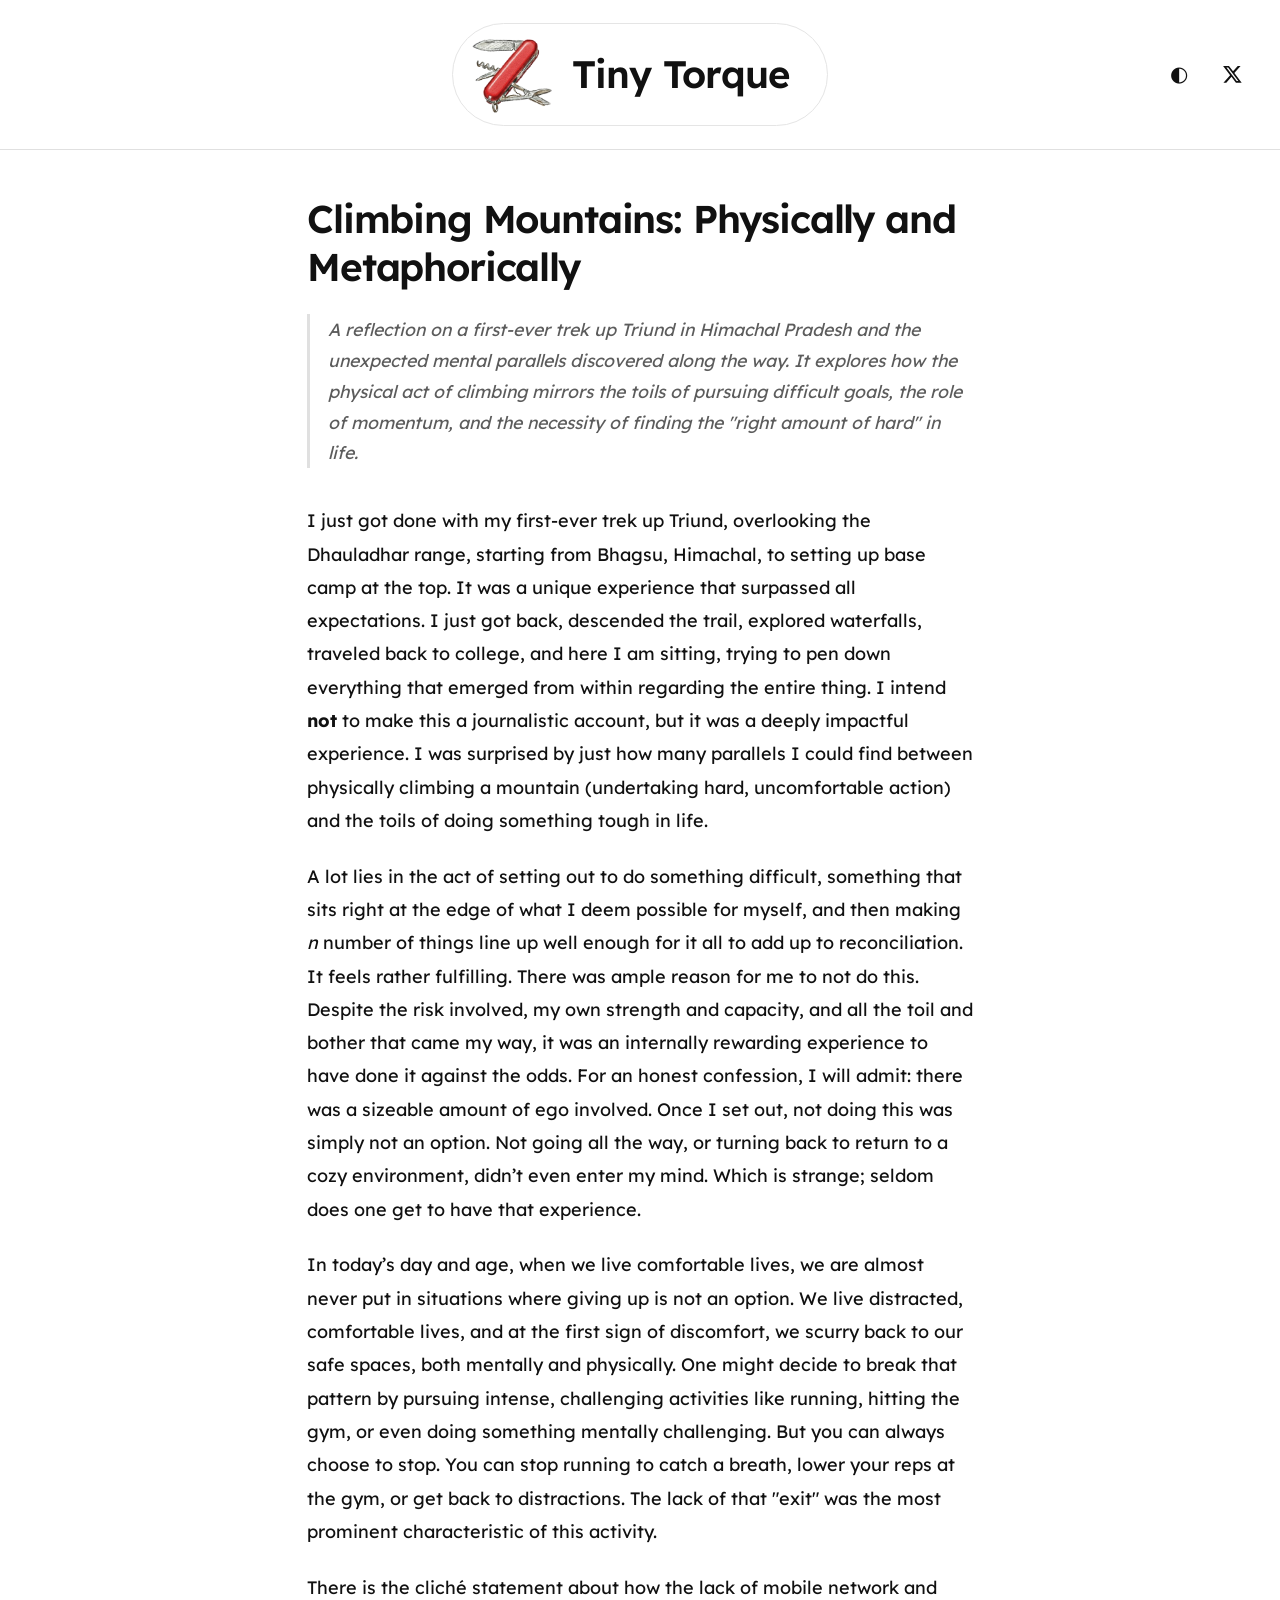
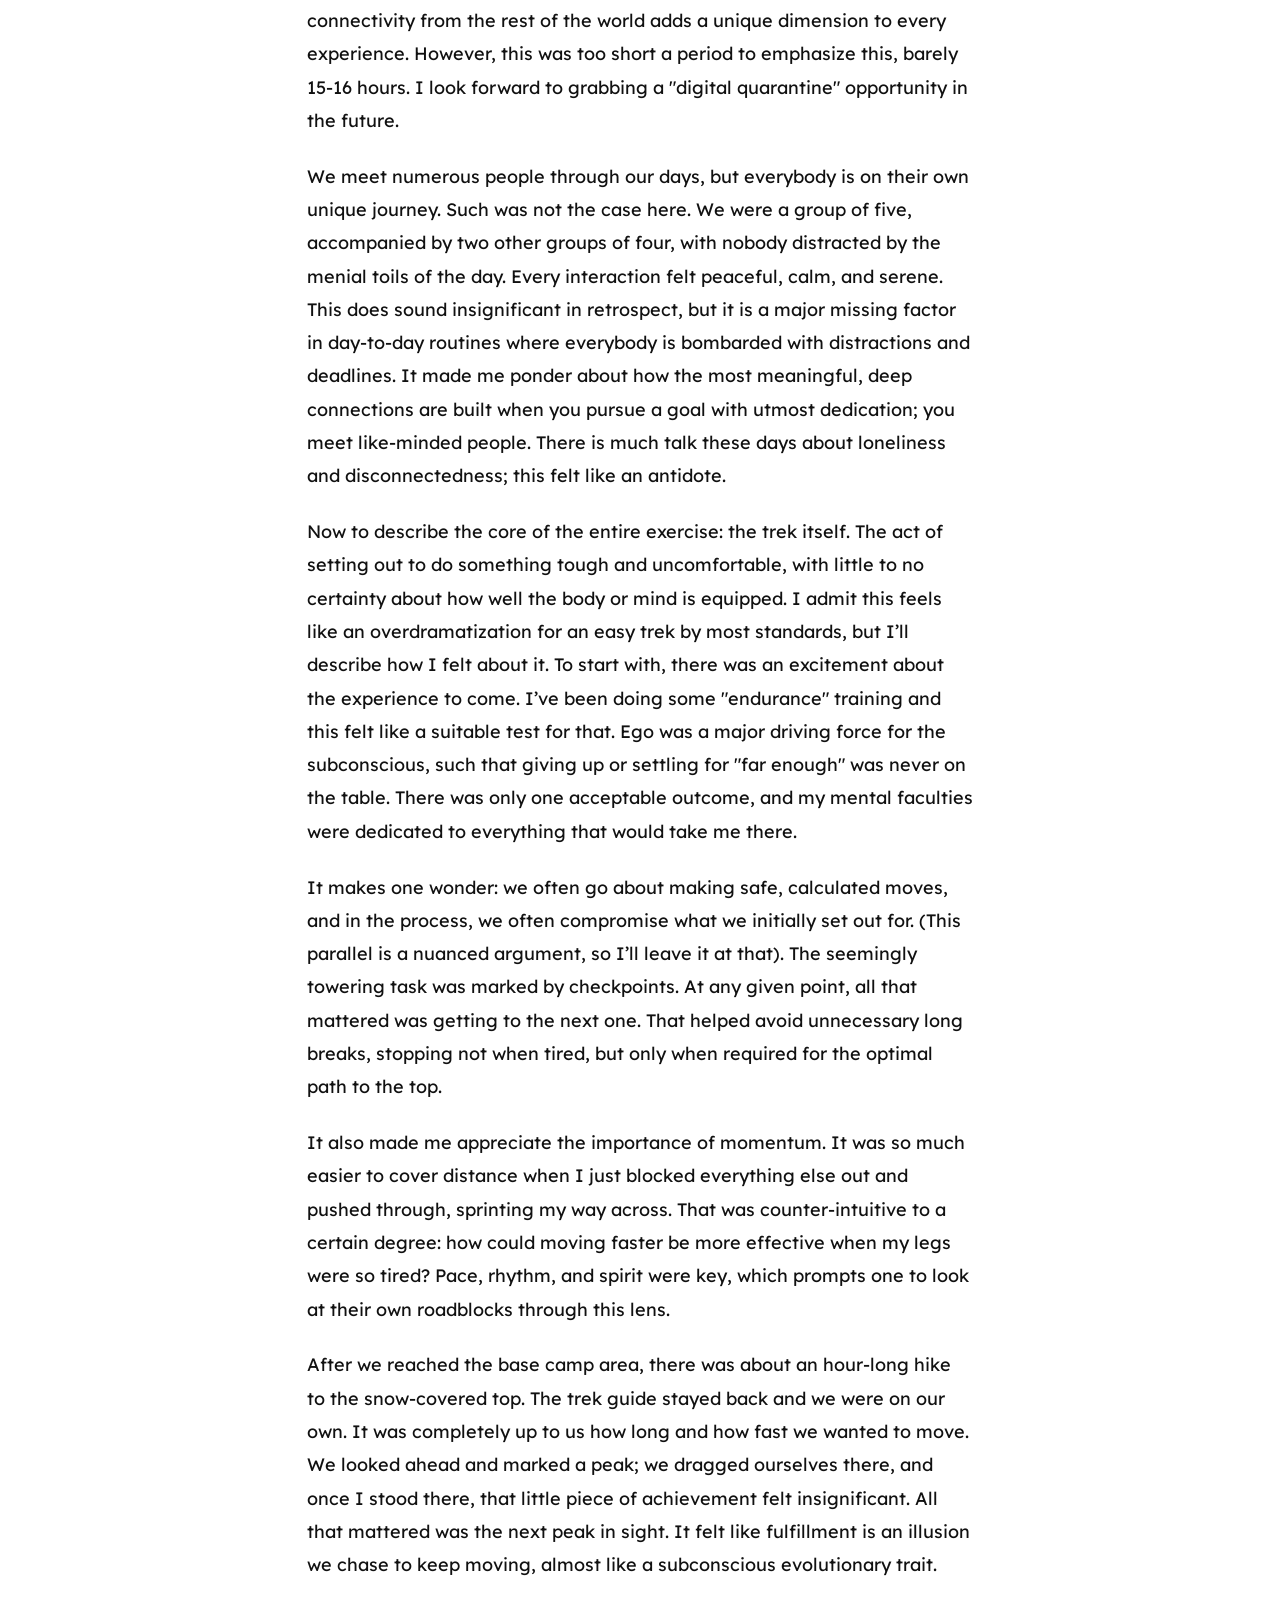
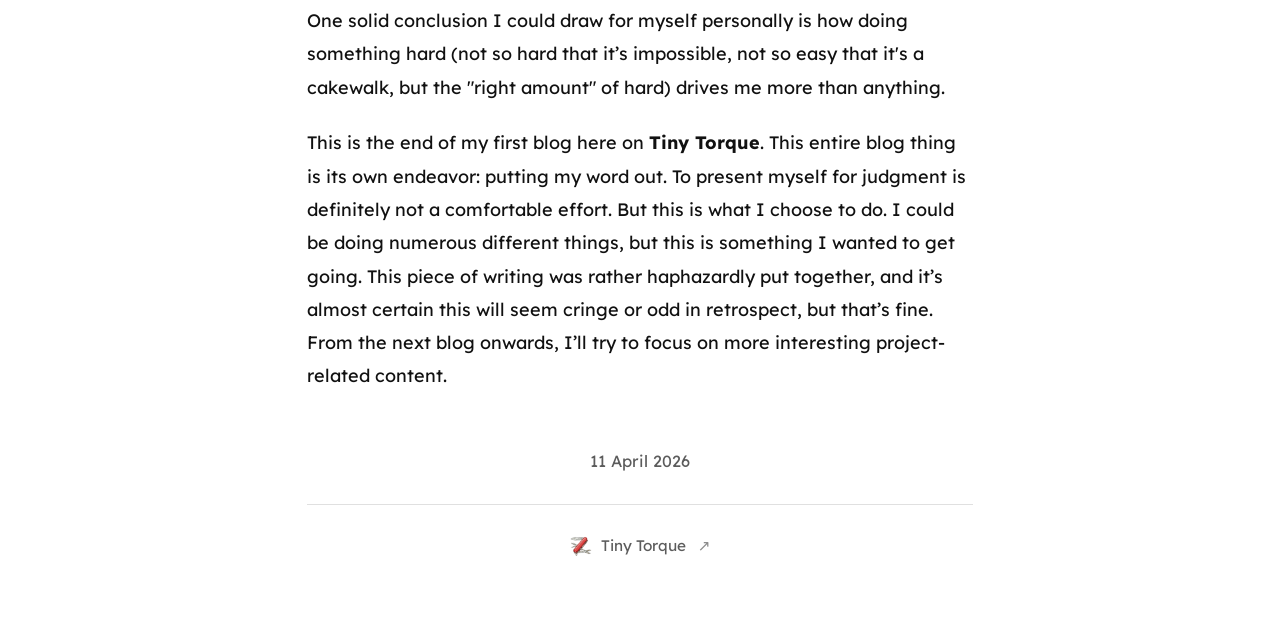
==== posts/climbing-mountains.html @ 3fabd124 "first" ====
<!DOCTYPE html>
<html lang="en">
  <head>
    <meta charset="utf-8" />
    <meta name="viewport" content="width=device-width, initial-scale=1" />
    <title>Climbing Mountains: Physically and Metaphorically — Tiny Torque</title>
    <meta name="description" content="A reflection on a first trek up Triund and the mental parallels between the physical struggle of a climb and the toils of pursuing difficult goals." />
    <link rel="preconnect" href="https://fonts.googleapis.com" />
    <link rel="preconnect" href="https://fonts.gstatic.com" crossorigin />
    <link
      href="https://fonts.googleapis.com/css2?family=Lexend:wght@300;400;500;600&display=swap"
      rel="stylesheet"
    />
    <link rel="stylesheet" href="../style.css" />
  </head>
  <body>
    <div id="reading-progress" role="progressbar" aria-valuemin="0" aria-valuemax="100" aria-valuenow="0" aria-label="Reading progress"></div>

    <header class="site-header">
      <div class="header-spacer" aria-hidden="true"></div>
      <a href="../index.html" class="brand">
        <img src="../logo.png" alt="" width="76" height="76" />
        Tiny Torque
      </a>
      <div class="header-actions">
        <button type="button" class="theme-toggle" aria-label="Toggle theme">◐</button>
        <a
          href="https://x.com/tiny_torque"
          class="icon-link"
          aria-label="Tiny Torque on X"
          rel="me noopener noreferrer"
          target="_blank"
        >
          <svg viewBox="0 0 24 24" aria-hidden="true">
            <path
              d="M18.244 2.25h3.308l-7.227 8.26 8.502 11.24H16.17l-5.214-6.817L4.99 21.75H1.68l7.73-8.835L1.254 2.25H8.08l4.713 6.231zm-1.161 17.52h1.833L7.084 4.126H5.117z"
            />
          </svg>
        </a>
      </div>
    </header>

    <article class="post">
      <h1 class="post-title">Climbing Mountains: Physically and Metaphorically</h1>
      <p class="post-summary">A reflection on a first-ever trek up Triund in Himachal Pradesh and the unexpected mental parallels discovered along the way. It explores how the physical act of climbing mirrors the toils of pursuing difficult goals, the role of momentum, and the necessity of finding the "right amount of hard" in life.</p>
      <div class="post-body">
        <p>I just got done with my first-ever trek up Triund, overlooking the Dhauladhar range, starting from Bhagsu, Himachal, to setting up base camp at the top. It was a unique experience that surpassed all expectations. I just got back, descended the trail, explored waterfalls, traveled back to college, and here I am sitting, trying to pen down everything that emerged from within regarding the entire thing. I intend <strong>not</strong> to make this a journalistic account, but it was a deeply impactful experience. I was surprised by just how many parallels I could find between physically climbing a mountain (undertaking hard, uncomfortable action) and the toils of doing something tough in life.</p>

        <p>A lot lies in the act of setting out to do something difficult, something that sits right at the edge of what I deem possible for myself, and then making <i>n</i> number of things line up well enough for it all to add up to reconciliation. It feels rather fulfilling. There was ample reason for me to not do this. Despite the risk involved, my own strength and capacity, and all the toil and bother that came my way, it was an internally rewarding experience to have done it against the odds. For an honest confession, I will admit: there was a sizeable amount of ego involved. Once I set out, not doing this was simply not an option. Not going all the way, or turning back to return to a cozy environment, didn’t even enter my mind. Which is strange; seldom does one get to have that experience.</p>

        <p>In today’s day and age, when we live comfortable lives, we are almost never put in situations where giving up is not an option. We live distracted, comfortable lives, and at the first sign of discomfort, we scurry back to our safe spaces, both mentally and physically. One might decide to break that pattern by pursuing intense, challenging activities like running, hitting the gym, or even doing something mentally challenging. But you can always choose to stop. You can stop running to catch a breath, lower your reps at the gym, or get back to distractions. The lack of that "exit" was the most prominent characteristic of this activity.</p>

        <p>There is the cliché statement about how the lack of mobile network and connectivity from the rest of the world adds a unique dimension to every experience. However, this was too short a period to emphasize this, barely 15-16 hours. I look forward to grabbing a "digital quarantine" opportunity in the future.</p>

        <p>We meet numerous people through our days, but everybody is on their own unique journey. Such was not the case here. We were a group of five, accompanied by two other groups of four, with nobody distracted by the menial toils of the day. Every interaction felt peaceful, calm, and serene. This does sound insignificant in retrospect, but it is a major missing factor in day-to-day routines where everybody is bombarded with distractions and deadlines. It made me ponder about how the most meaningful, deep connections are built when you pursue a goal with utmost dedication; you meet like-minded people. There is much talk these days about loneliness and disconnectedness; this felt like an antidote.</p>

        <p>Now to describe the core of the entire exercise: the trek itself. The act of setting out to do something tough and uncomfortable, with little to no certainty about how well the body or mind is equipped. I admit this feels like an overdramatization for an easy trek by most standards, but I’ll describe how I felt about it. To start with, there was an excitement about the experience to come. I’ve been doing some "endurance" training and this felt like a suitable test for that. Ego was a major driving force for the subconscious, such that giving up or settling for "far enough" was never on the table. There was only one acceptable outcome, and my mental faculties were dedicated to everything that would take me there.</p>

        <p>It makes one wonder: we often go about making safe, calculated moves, and in the process, we often compromise what we initially set out for. (This parallel is a nuanced argument, so I’ll leave it at that). The seemingly towering task was marked by checkpoints. At any given point, all that mattered was getting to the next one. That helped avoid unnecessary long breaks, stopping not when tired, but only when required for the optimal path to the top.</p>

        <p>It also made me appreciate the importance of momentum. It was so much easier to cover distance when I just blocked everything else out and pushed through, sprinting my way across. That was counter-intuitive to a certain degree: how could moving faster be more effective when my legs were so tired? Pace, rhythm, and spirit were key, which prompts one to look at their own roadblocks through this lens.</p>

        <p>After we reached the base camp area, there was about an hour-long hike to the snow-covered top. The trek guide stayed back and we were on our own. It was completely up to us how long and how fast we wanted to move. We looked ahead and marked a peak; we dragged ourselves there, and once I stood there, that little piece of achievement felt insignificant. All that mattered was the next peak in sight. It felt like fulfillment is an illusion we chase to keep moving, almost like a subconscious evolutionary trait.</p>

        <p>One solid conclusion I could draw for myself personally is how doing something hard (not so hard that it’s impossible, not so easy that it's a cakewalk, but the "right amount" of hard) drives me more than anything.</p>

        <p>This is the end of my first blog here on <strong>Tiny Torque</strong>. This entire blog thing is its own endeavor: putting my word out. To present myself for judgment is definitely not a comfortable effort. But this is what I choose to do. I could be doing numerous different things, but this is something I wanted to get going. This piece of writing was rather haphazardly put together, and it’s almost certain this will seem cringe or odd in retrospect, but that’s fine. From the next blog onwards, I’ll try to focus on more interesting project-related content.</p>
      </div>

      <footer class="post-footer">
        <time class="post-date" datetime="2026-04-11">11 April 2026</time>
        <hr />
        <a href="../index.html" class="footer-brand">
          <img src="../logo.png" alt="" width="22" height="22" />
          Tiny Torque
          <span class="arrow" aria-hidden="true">↗</span>
        </a>
      </footer>
    </article>

    <script src="../script.js"></script>
  </body>
</html>
---- style.css ----
/* Tiny Torque — plain HTML/CSS, Lexend */

:root {
  --bg: #ffffff;
  --text: #111111;
  --muted: #5c5c5c;
  --rule: #e0e0e0;
  --link-hover: #111111;
  --accent-progress: #de4947;
  /* Header brand capsule: always light, both themes */
  --brand-capsule-bg: #ffffff;
  --brand-capsule-text: #111111;
  --brand-capsule-border: #e5e5e5;
}

[data-theme="dark"] {
  --bg: #0f0f0f;
  --text: #e8e8e8;
  --muted: #9a9a9a;
  --rule: #2a2a2a;
  --link-hover: #e8e8e8;
}

*,
*::before,
*::after {
  box-sizing: border-box;
}

html {
  font-size: 18px;
  -webkit-font-smoothing: antialiased;
}

body {
  margin: 0;
  font-family: "Lexend", system-ui, sans-serif;
  font-weight: 400;
  background: var(--bg);
  color: var(--text);
  line-height: 1.85;
  min-height: 100vh;
}

a {
  color: inherit;
  text-decoration: none;
}

a:hover {
  color: var(--link-hover);
}

/* Reading progress — accent only here */
#reading-progress {
  position: fixed;
  top: 0;
  left: 0;
  height: 3px;
  width: 0%;
  max-width: 100%;
  background: var(--accent-progress);
  z-index: 200;
  pointer-events: none;
  opacity: 0;
  transition: opacity 0.15s ease;
}

#reading-progress.is-active {
  opacity: 1;
}

.site-header {
  display: grid;
  grid-template-columns: minmax(0, 1fr) auto minmax(0, 1fr);
  align-items: center;
  gap: 0.75rem 1rem;
  padding: 1.25rem 1.5rem;
  border-bottom: 1px solid var(--rule);
}

.header-spacer {
  min-width: 0;
  pointer-events: none;
}

.brand {
  grid-column: 2;
  justify-self: center;
  display: inline-flex;
  align-items: center;
  gap: 0.9rem;
  font-weight: 600;
  font-size: clamp(1.55rem, 4vw, 2.125rem);
  letter-spacing: -0.02em;
  line-height: 1.1;
  color: var(--brand-capsule-text);
  background: var(--brand-capsule-bg);
  border: 1px solid var(--brand-capsule-border);
  border-radius: 9999px;
  padding: 0.45rem 2.1rem 0.45rem 0.95rem;
}

.brand:hover {
  color: var(--brand-capsule-text);
  opacity: 0.92;
}

.brand:focus-visible {
  outline: 2px solid var(--brand-capsule-text);
  outline-offset: 3px;
}

.brand img {
  width: 4rem;
  height: 4rem;
  display: block;
  object-fit: contain;
  flex-shrink: 0;
}

@media (min-width: 640px) {
  .brand img {
    width: 4.75rem;
    height: 4.75rem;
  }
}

.header-actions {
  grid-column: 3;
  justify-self: end;
  display: flex;
  align-items: center;
  gap: 0.75rem;
}

.theme-toggle {
  display: inline-flex;
  align-items: center;
  justify-content: center;
  width: 2.25rem;
  height: 2.25rem;
  padding: 0;
  border: none;
  background: transparent;
  color: var(--text);
  cursor: pointer;
  font-size: 1.15rem;
  line-height: 1;
  border-radius: 4px;
}

.theme-toggle:hover {
  opacity: 0.75;
}

.theme-toggle:focus-visible {
  outline: 2px solid var(--text);
  outline-offset: 2px;
}

.icon-link {
  display: inline-flex;
  align-items: center;
  justify-content: center;
  width: 2.25rem;
  height: 2.25rem;
  color: var(--text);
  border-radius: 4px;
}

.icon-link:hover {
  opacity: 0.75;
}

.icon-link:focus-visible {
  outline: 2px solid var(--text);
  outline-offset: 2px;
}

.icon-link svg {
  width: 1.15rem;
  height: 1.15rem;
  fill: currentColor;
}

main {
  max-width: 42rem;
  margin: 0 auto;
  padding: 2rem 1.5rem 4rem;
}

/* Index: post list */
.post-list {
  list-style: none;
  margin: 0;
  padding: 0;
}

.post-list li {
  border-bottom: 1px solid var(--rule);
}

.post-list li:first-child {
  border-top: 1px solid var(--rule);
}

.post-row {
  display: flex;
  align-items: baseline;
  justify-content: space-between;
  gap: 1rem;
  padding: 0.85rem 0;
  flex-wrap: wrap;
}

.post-row a {
  flex: 1 1 auto;
  min-width: 0;
  font-weight: 400;
  text-decoration: none;
}

.post-row a:hover {
  text-decoration: underline;
  text-underline-offset: 0.2em;
}

.post-row time {
  flex: 0 0 auto;
  font-size: 0.85rem;
  color: var(--muted);
  font-variant-numeric: tabular-nums;
}

/* Post page */
article.post {
  max-width: 40rem;
  margin: 0 auto;
  padding: 2.5rem 1.5rem 4rem;
}

.post-title {
  font-size: clamp(1.65rem, 4vw, 2.15rem);
  font-weight: 600;
  line-height: 1.25;
  letter-spacing: -0.03em;
  margin: 0 0 1.25rem;
  text-align: left;
}

.post-summary {
  margin: 0 0 2rem;
  padding-left: 1rem;
  border-left: 3px solid var(--rule);
  color: var(--muted);
  font-style: italic;
  font-size: 0.98rem;
  line-height: 1.75;
}

.post-body {
  margin: 0;
}

.post-body p {
  margin: 0 0 1.25em;
}

.post-body h2 {
  font-size: 1.2rem;
  font-weight: 600;
  margin: 2rem 0 0.75rem;
  letter-spacing: -0.02em;
}

.post-body h3 {
  font-size: 1.05rem;
  font-weight: 600;
  margin: 1.75rem 0 0.5rem;
}

.post-body blockquote {
  margin: 1.25rem 0;
  padding-left: 1rem;
  border-left: 1px solid var(--rule);
  color: var(--muted);
}

.post-body pre,
.post-body code {
  font-family: ui-monospace, "Cascadia Code", "Source Code Pro", Menlo, Consolas, monospace;
  font-size: 0.88em;
}

.post-body pre {
  margin: 1.25rem 0;
  padding: 0;
  overflow-x: auto;
  line-height: 1.6;
  white-space: pre-wrap;
  word-break: break-word;
}

.post-body code {
  font-weight: 400;
}

.post-body ul,
.post-body ol {
  margin: 0 0 1.25em;
  padding-left: 1.35rem;
}

.post-body li {
  margin-bottom: 0.35em;
}

.post-body img {
  display: block;
  width: 100%;
  height: auto;
  margin: 1.5rem 0;
}

.post-footer {
  margin-top: 3rem;
  padding-top: 0;
  text-align: center;
}

.post-footer .post-date {
  display: block;
  color: var(--muted);
  font-size: 0.9rem;
  margin-bottom: 1.5rem;
}

.post-footer hr {
  border: none;
  border-top: 1px solid var(--rule);
  margin: 0 0 1.5rem;
}

.footer-brand {
  display: inline-flex;
  align-items: center;
  gap: 0.5rem;
  font-size: 0.85rem;
  color: var(--muted);
  font-weight: 400;
}

.footer-brand img {
  width: 22px;
  height: 22px;
  object-fit: contain;
}

.footer-brand .arrow {
  margin-left: 0.15rem;
  opacity: 0.7;
}
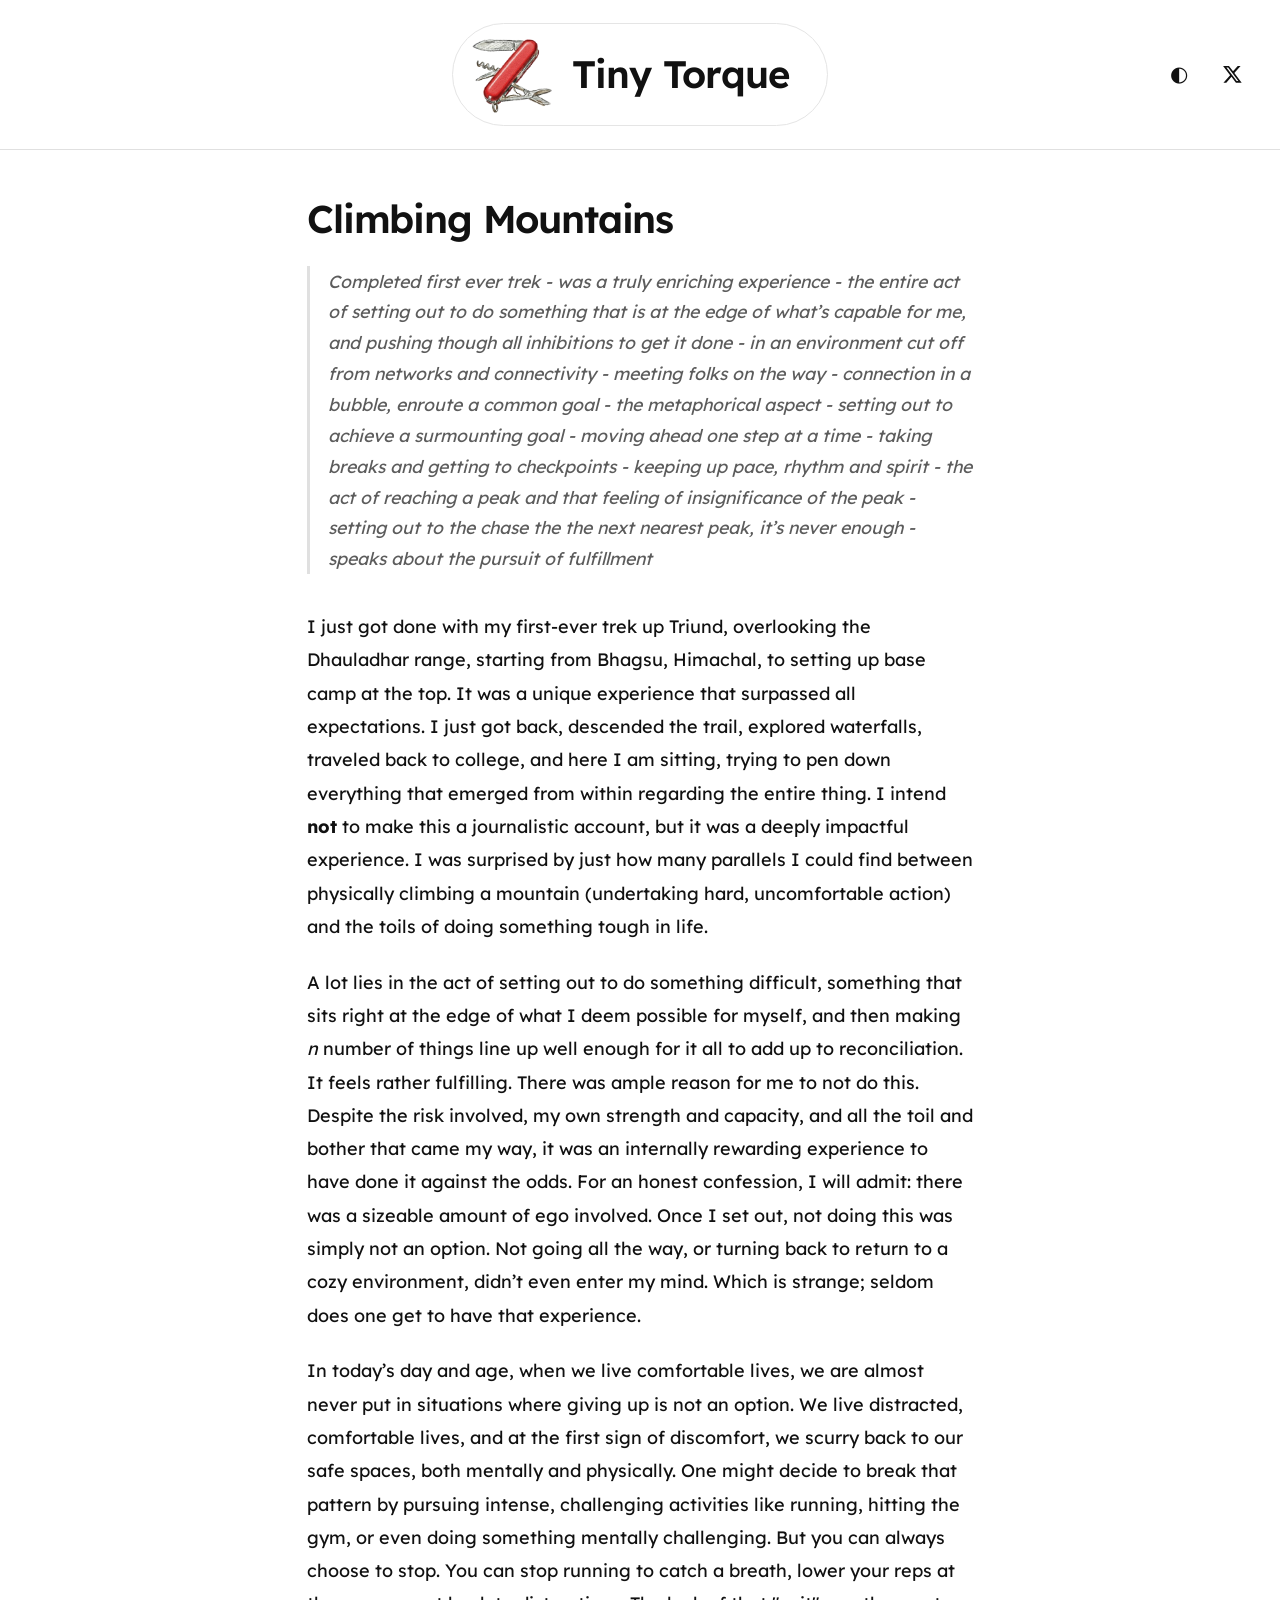
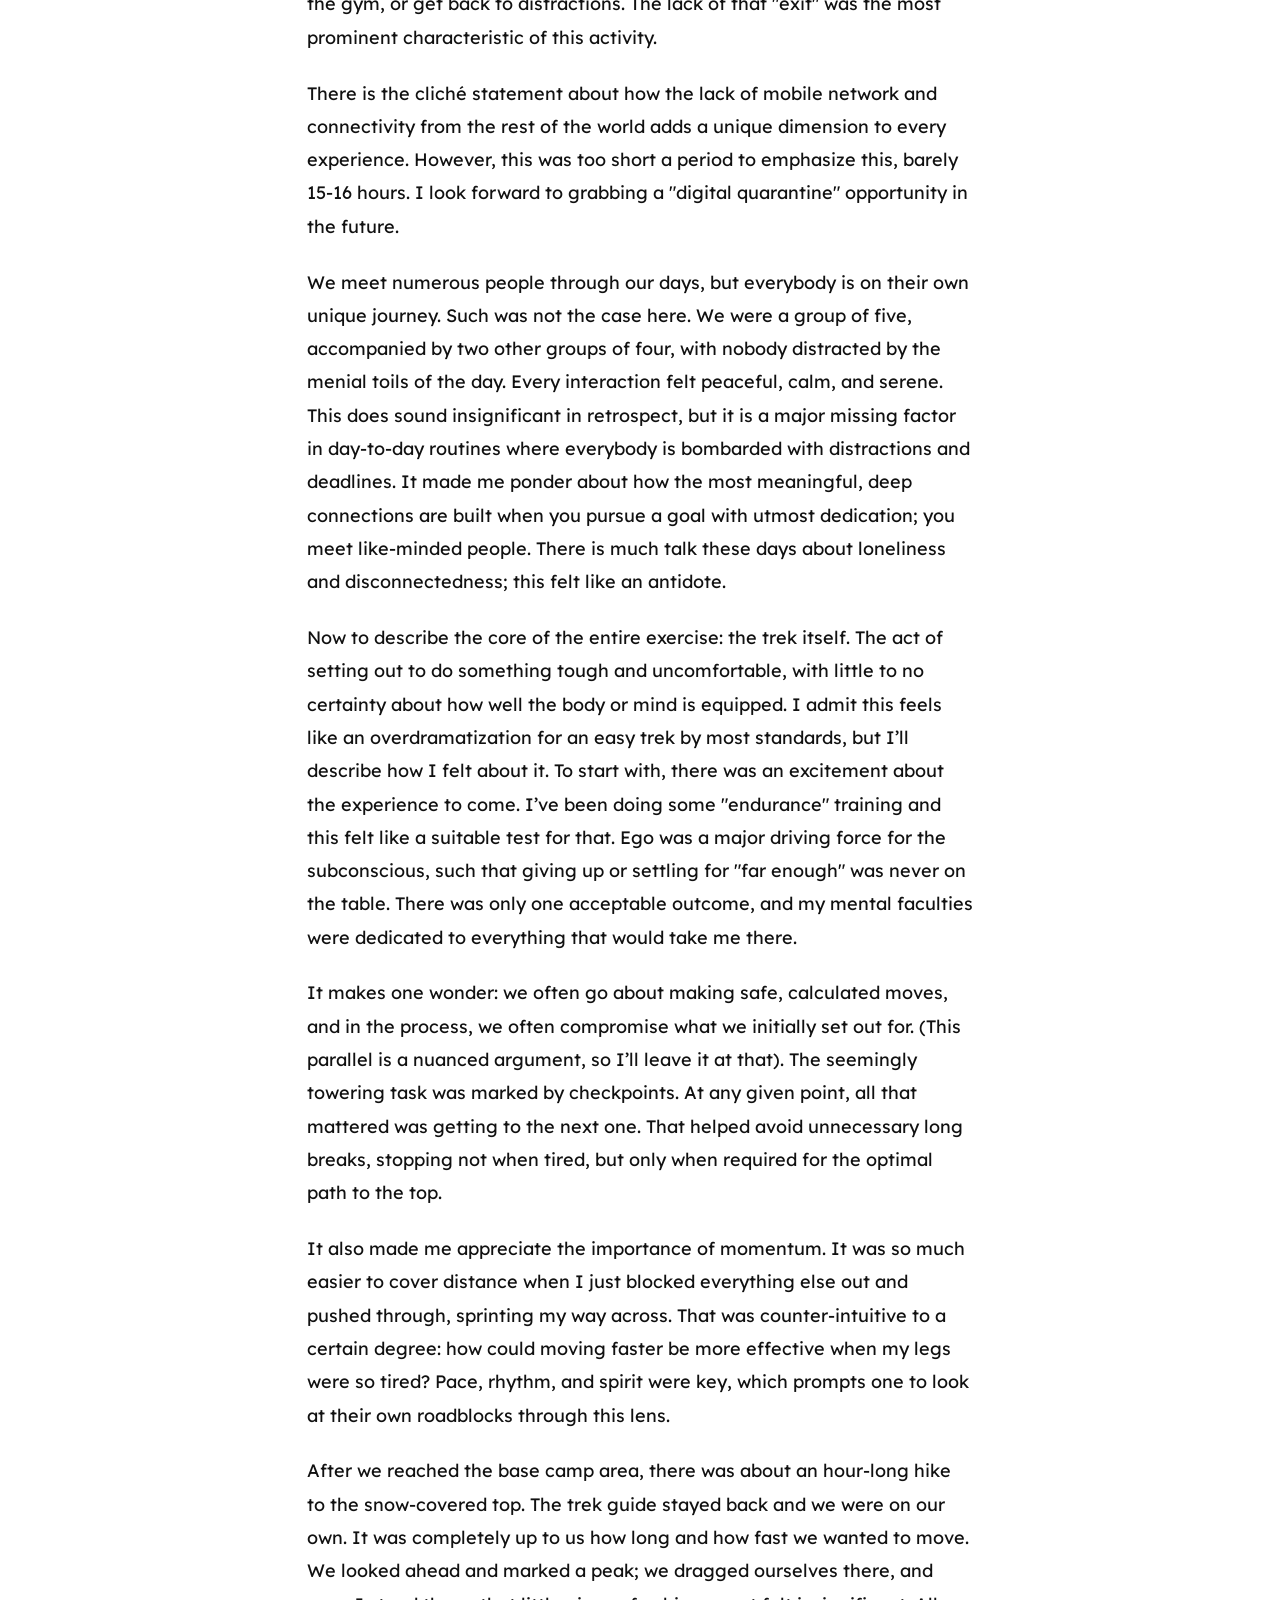
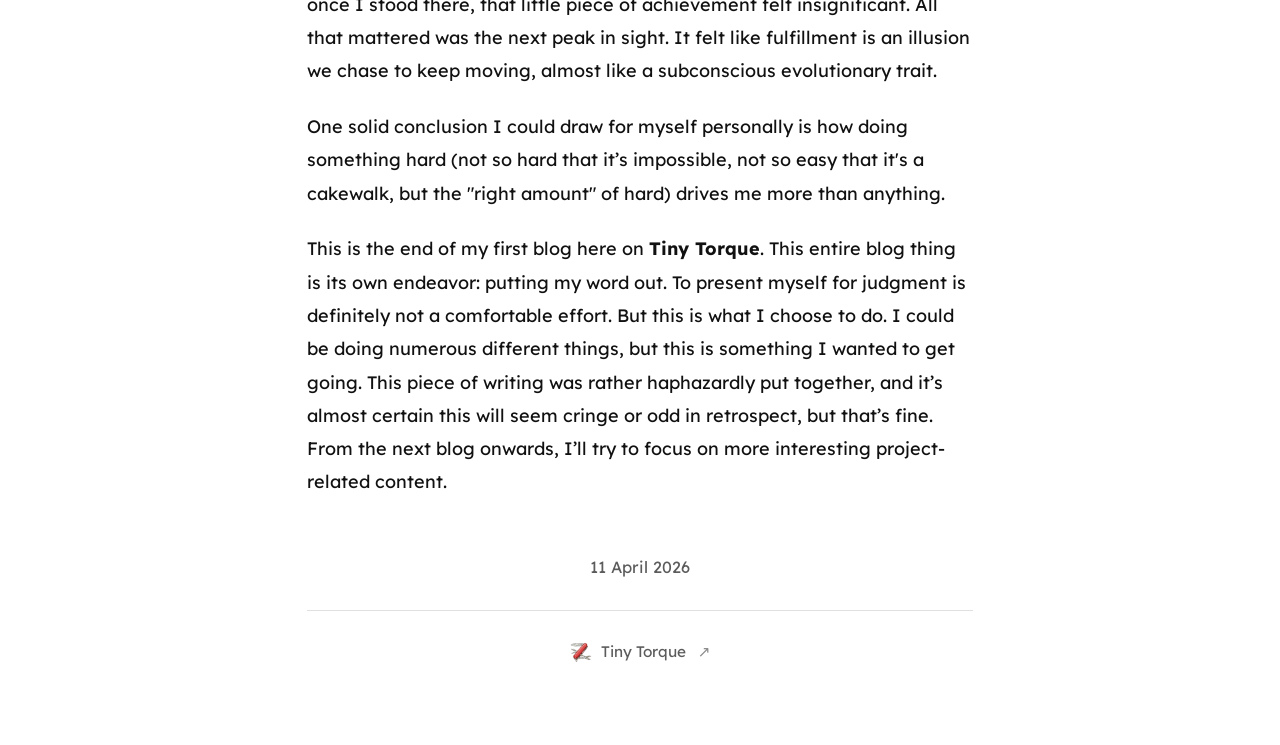
==== commit 9045d42f: "fix" ====
--- a/posts/climbing-mountains.html
+++ b/posts/climbing-mountains.html
@@ -4,7 +4,7 @@
     <meta charset="utf-8" />
     <meta name="viewport" content="width=device-width, initial-scale=1" />
     <title>Climbing Mountains: Physically and Metaphorically — Tiny Torque</title>
-    <meta name="description" content="A reflection on a first trek up Triund and the mental parallels between the physical struggle of a climb and the toils of pursuing difficult goals." />
+    <meta name="description" content="A reflection on completing a first trek and the pursuit of fulfillment through pushing personal boundaries." />
     <link rel="preconnect" href="https://fonts.googleapis.com" />
     <link rel="preconnect" href="https://fonts.gstatic.com" crossorigin />
     <link
@@ -41,8 +41,8 @@
     </header>
 
     <article class="post">
-      <h1 class="post-title">Climbing Mountains: Physically and Metaphorically</h1>
-      <p class="post-summary">A reflection on a first-ever trek up Triund in Himachal Pradesh and the unexpected mental parallels discovered along the way. It explores how the physical act of climbing mirrors the toils of pursuing difficult goals, the role of momentum, and the necessity of finding the "right amount of hard" in life.</p>
+      <h1 class="post-title">Climbing Mountains</h1>
+      <p class="post-summary">Completed first ever trek - was a truly enriching experience - the entire act of setting out to do something that is at the edge of what’s capable for me, and pushing though all inhibitions to get it done - in an environment cut off from networks and connectivity - meeting folks on the way - connection in a bubble, enroute a common goal - the metaphorical aspect - setting out to achieve a surmounting goal - moving ahead one step at a time - taking breaks and getting to checkpoints - keeping up pace, rhythm and spirit - the act of reaching a peak and that feeling of insignificance of the peak - setting out to the chase the the next nearest peak, it’s never enough - speaks about the pursuit of fulfillment</p>
       <div class="post-body">
         <p>I just got done with my first-ever trek up Triund, overlooking the Dhauladhar range, starting from Bhagsu, Himachal, to setting up base camp at the top. It was a unique experience that surpassed all expectations. I just got back, descended the trail, explored waterfalls, traveled back to college, and here I am sitting, trying to pen down everything that emerged from within regarding the entire thing. I intend <strong>not</strong> to make this a journalistic account, but it was a deeply impactful experience. I was surprised by just how many parallels I could find between physically climbing a mountain (undertaking hard, uncomfortable action) and the toils of doing something tough in life.</p>
 
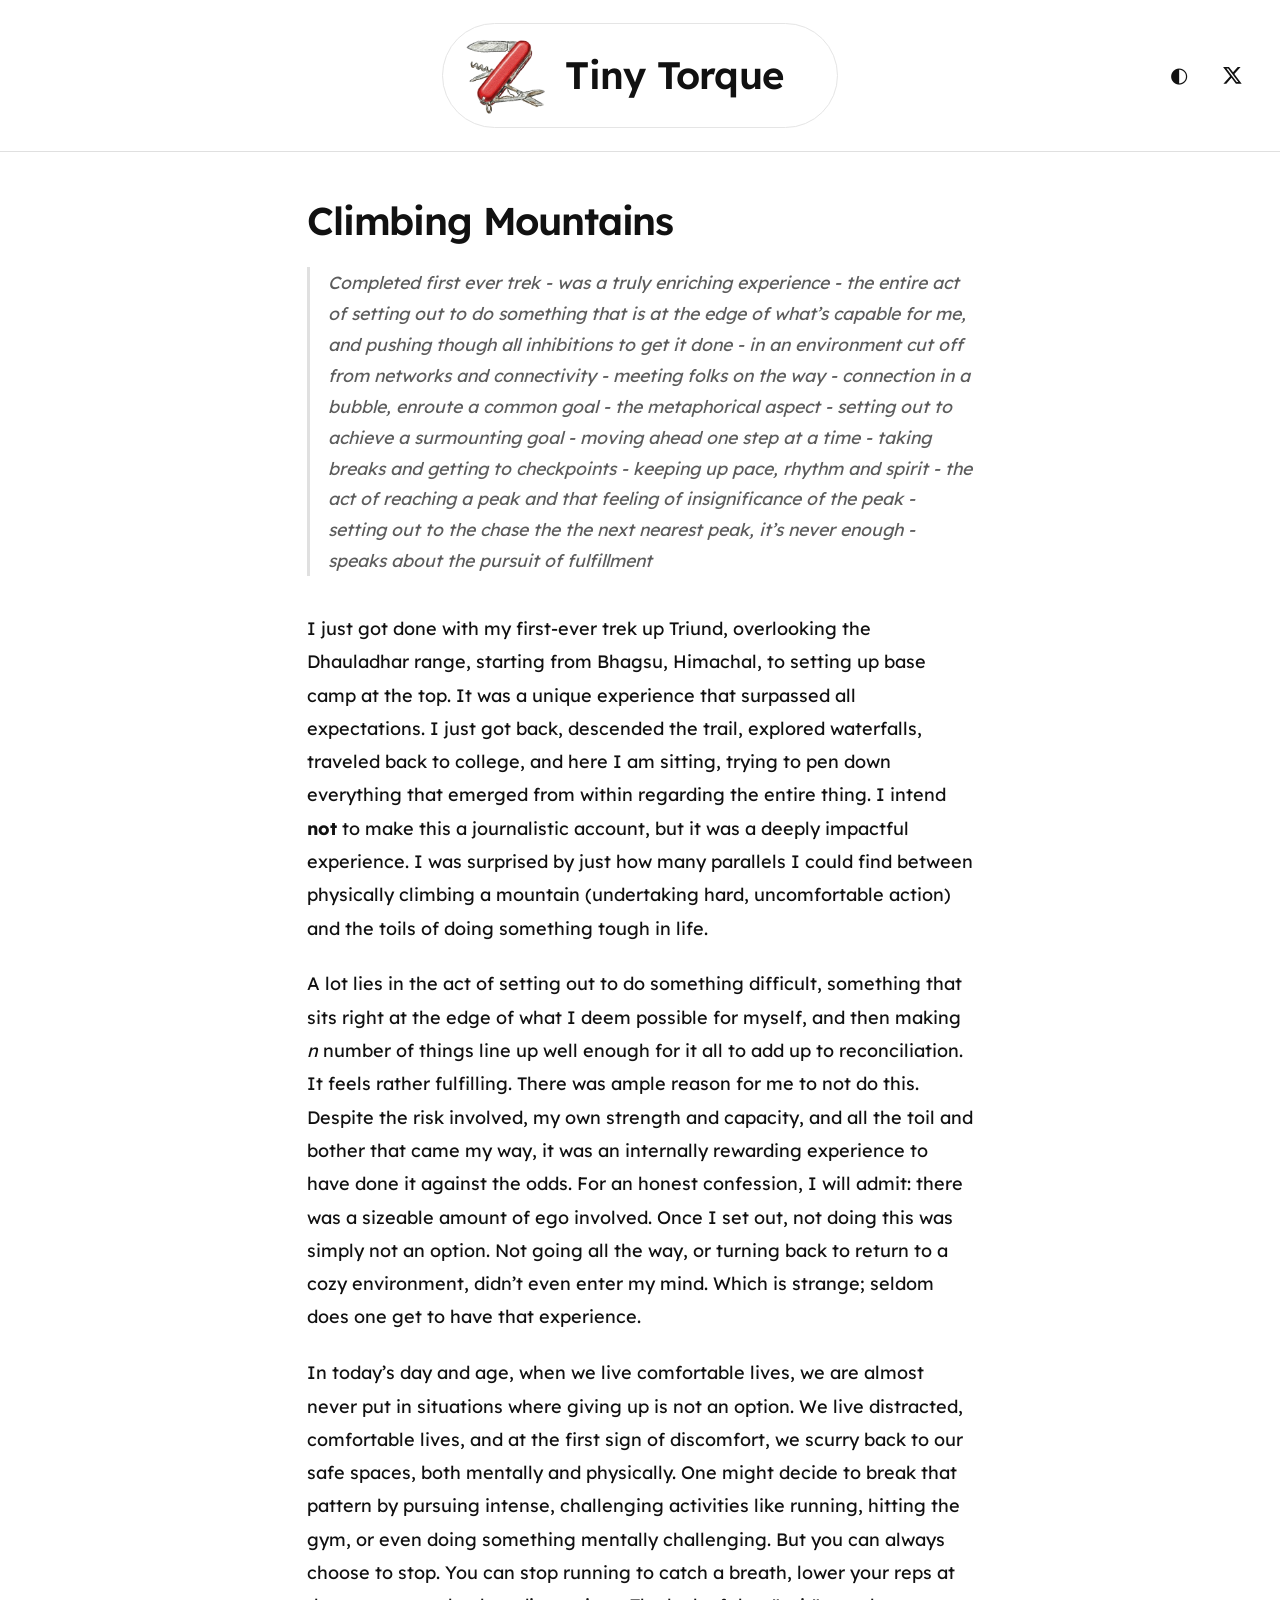
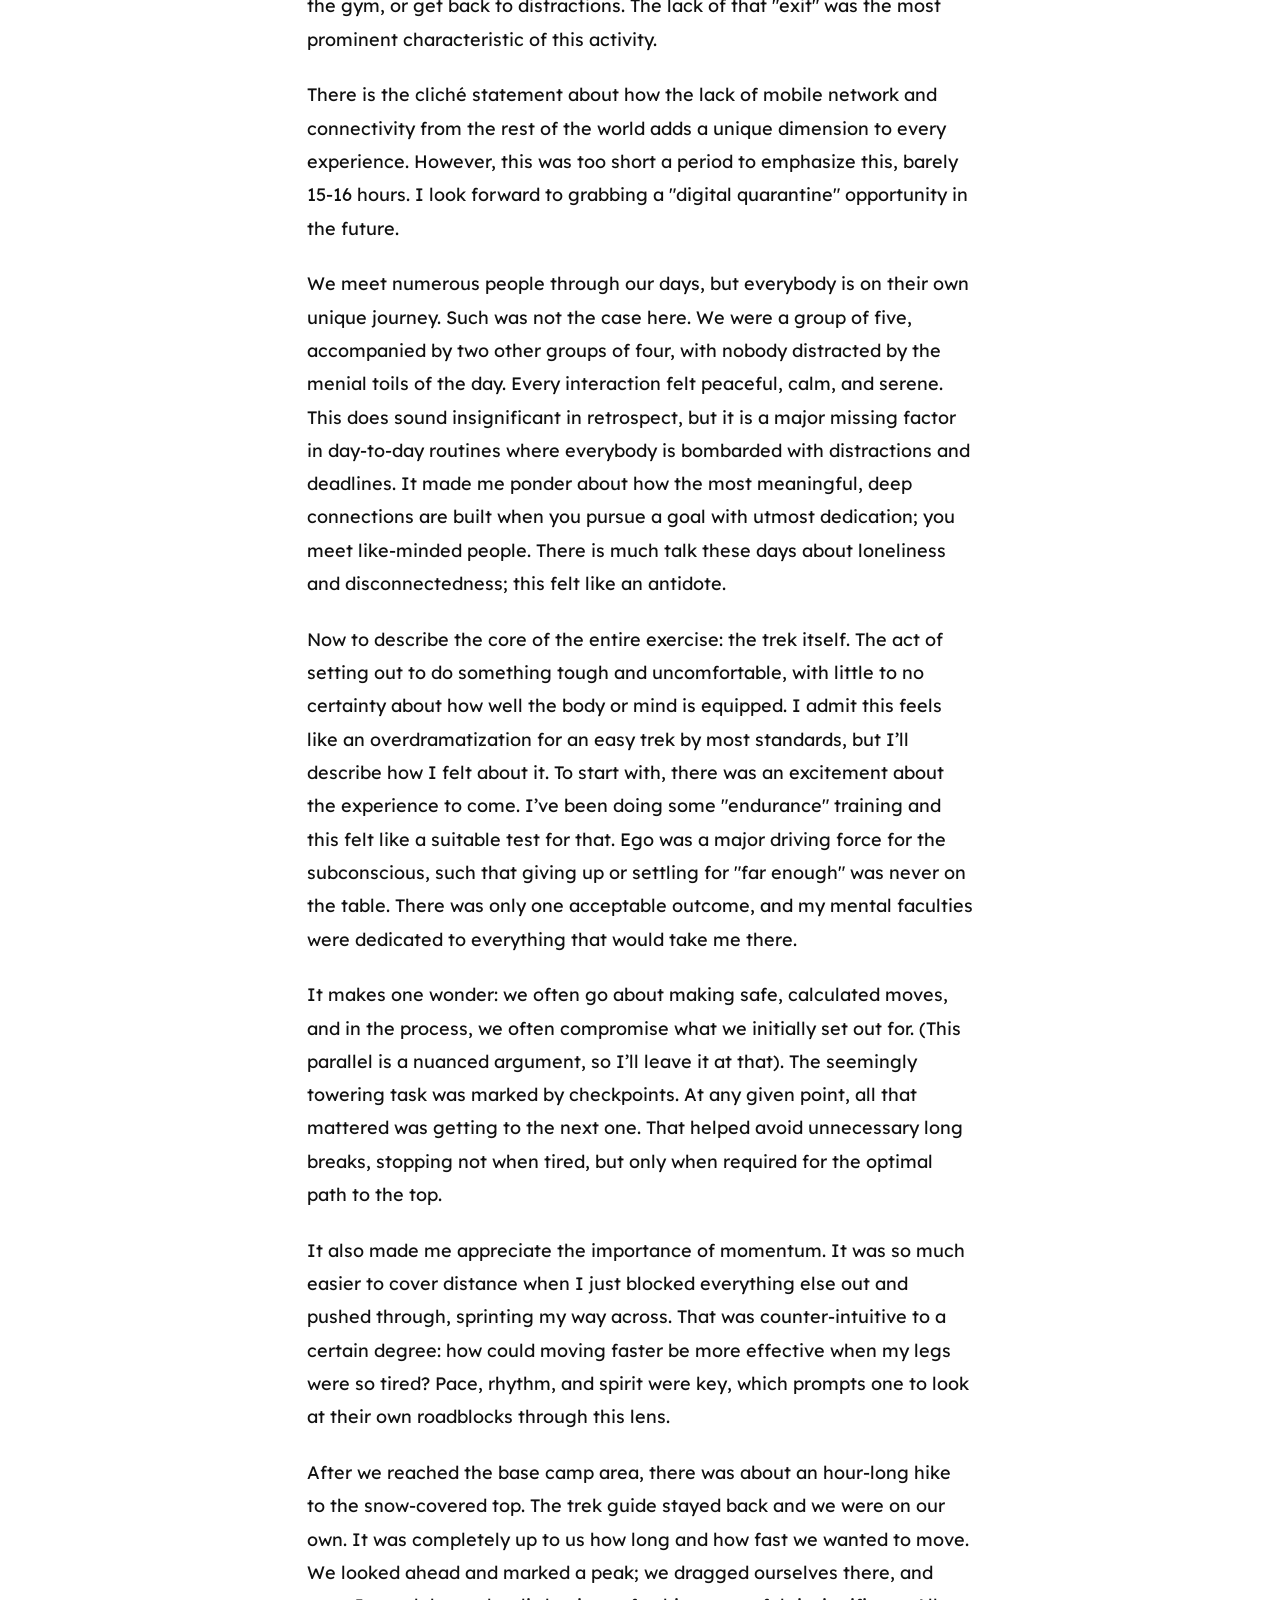
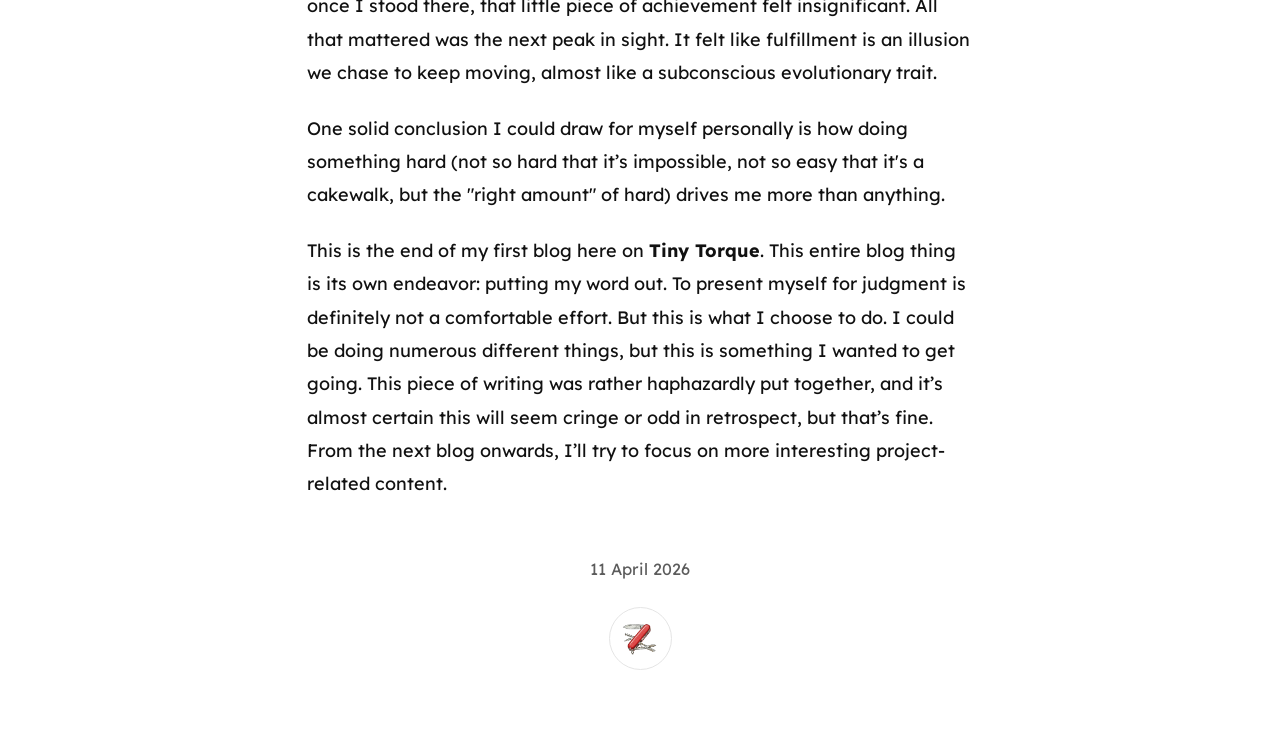
==== commit 824b8d04: "design tweaks" ====
--- a/posts/climbing-mountains.html
+++ b/posts/climbing-mountains.html
@@ -69,11 +69,8 @@
 
       <footer class="post-footer">
         <time class="post-date" datetime="2026-04-11">11 April 2026</time>
-        <hr />
-        <a href="../index.html" class="footer-brand">
-          <img src="../logo.png" alt="" width="22" height="22" />
-          Tiny Torque
-          <span class="arrow" aria-hidden="true">↗</span>
+        <a href="../index.html" class="footer-home-logo" aria-label="Tiny Torque home">
+          <img src="../logo.png" alt="" width="32" height="32" />
         </a>
       </footer>
     </article>
--- a/style.css
+++ b/style.css
@@ -76,6 +76,8 @@
   align-items: center;
   gap: 0.75rem 1rem;
   padding: 1.25rem 1.5rem;
+  padding-left: max(1.5rem, env(safe-area-inset-left));
+  padding-right: max(1.5rem, env(safe-area-inset-right));
   border-bottom: 1px solid var(--rule);
 }
 
@@ -98,7 +100,7 @@
   background: var(--brand-capsule-bg);
   border: 1px solid var(--brand-capsule-border);
   border-radius: 9999px;
-  padding: 0.45rem 2.1rem 0.45rem 0.95rem;
+  padding: 0.5rem 3rem 0.5rem 1.15rem;
 }
 
 .brand:hover {
@@ -123,6 +125,46 @@
   .brand img {
     width: 4.75rem;
     height: 4.75rem;
+  }
+}
+
+/* Narrow viewports: safe area, touch targets */
+@media (max-width: 639px) {
+  .site-header {
+    padding-top: max(0.65rem, env(safe-area-inset-top));
+    padding-bottom: 0.65rem;
+    padding-left: max(0.65rem, env(safe-area-inset-left));
+    padding-right: max(0.65rem, env(safe-area-inset-right));
+    gap: 0.35rem 0.45rem;
+  }
+
+  .theme-toggle,
+  .icon-link {
+    width: 2.75rem;
+    height: 2.75rem;
+    min-width: 2.75rem;
+    min-height: 2.75rem;
+  }
+
+  .theme-toggle {
+    font-size: 1.05rem;
+  }
+
+  .brand {
+    max-width: min(100%, calc(100vw - 5.75rem));
+  }
+
+  /* Post pages only: smaller capsule so it clears controls */
+  body:has(article.post) .brand {
+    font-size: clamp(1.05rem, 4.5vw, 1.45rem);
+    gap: 0.45rem;
+    padding: 0.35rem 1.35rem 0.35rem 0.55rem;
+    max-width: min(100%, calc(100vw - 6.5rem));
+  }
+
+  body:has(article.post) .brand img {
+    width: 2.6rem;
+    height: 2.6rem;
   }
 }
 
@@ -201,10 +243,6 @@
   border-bottom: 1px solid var(--rule);
 }
 
-.post-list li:first-child {
-  border-top: 1px solid var(--rule);
-}
-
 .post-row {
   display: flex;
   align-items: baseline;
@@ -333,31 +371,33 @@
   display: block;
   color: var(--muted);
   font-size: 0.9rem;
-  margin-bottom: 1.5rem;
-}
-
-.post-footer hr {
-  border: none;
-  border-top: 1px solid var(--rule);
-  margin: 0 0 1.5rem;
-}
-
-.footer-brand {
+  margin-bottom: 1.25rem;
+}
+
+/* Home link: logo only, always white circle (both themes) */
+.footer-home-logo {
   display: inline-flex;
   align-items: center;
-  gap: 0.5rem;
-  font-size: 0.85rem;
-  color: var(--muted);
-  font-weight: 400;
-}
-
-.footer-brand img {
-  width: 22px;
-  height: 22px;
+  justify-content: center;
+  width: 3.5rem;
+  height: 3.5rem;
+  border-radius: 50%;
+  background: var(--brand-capsule-bg);
+  border: 1px solid var(--brand-capsule-border);
+}
+
+.footer-home-logo:hover {
+  opacity: 0.9;
+}
+
+.footer-home-logo:focus-visible {
+  outline: 2px solid var(--text);
+  outline-offset: 3px;
+}
+
+.footer-home-logo img {
+  width: 2rem;
+  height: 2rem;
   object-fit: contain;
-}
-
-.footer-brand .arrow {
-  margin-left: 0.15rem;
-  opacity: 0.7;
-}
+  display: block;
+}
